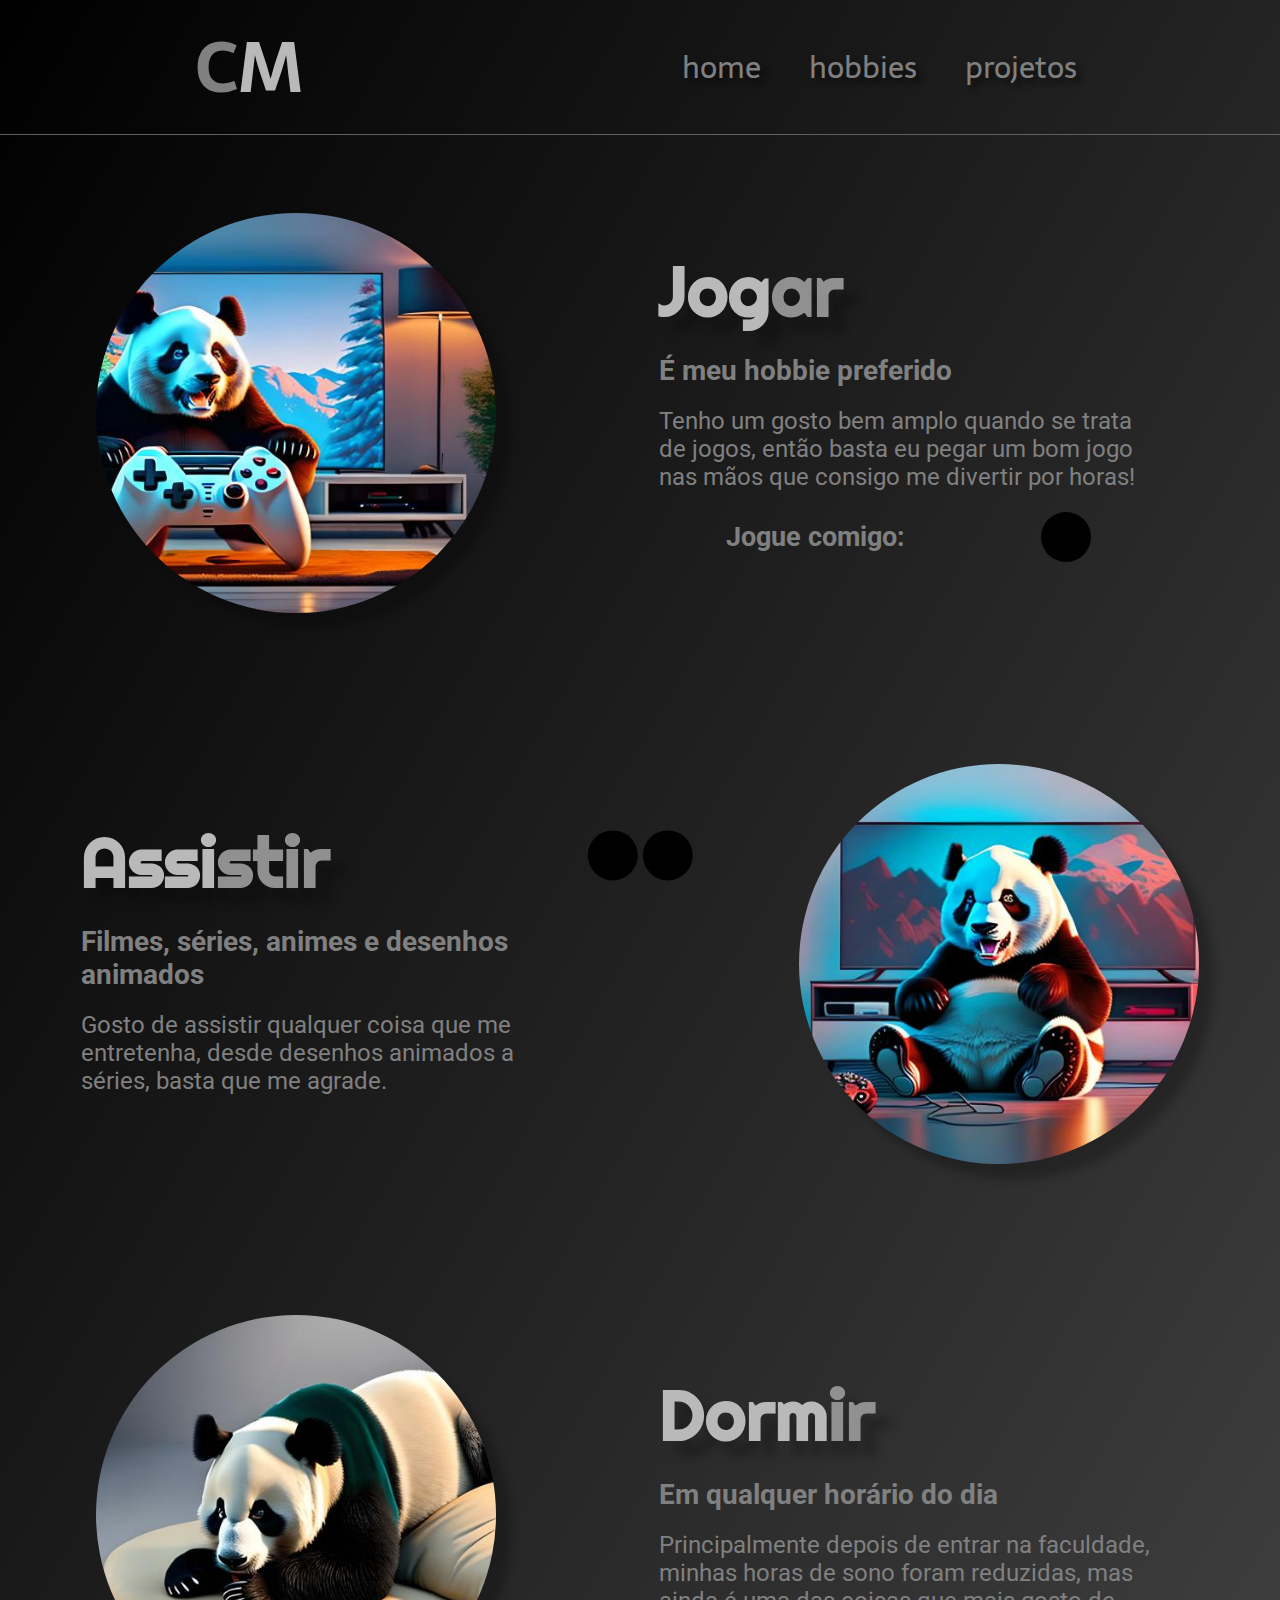
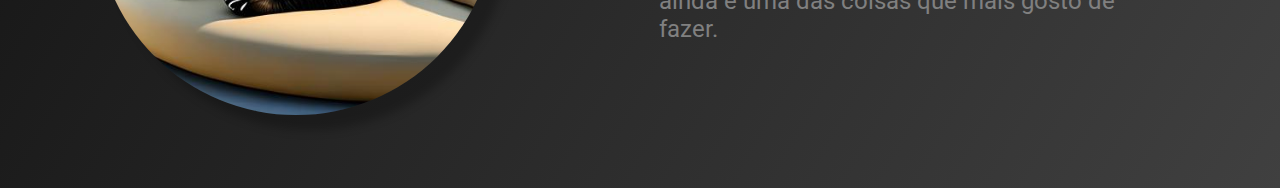
==== hobbies.html @ 19b5c97b "Add files via upload" ====
<!DOCTYPE html>
<html lang="pt-br">
<head>
    <meta charset="UTF-8">
    <meta http-equiv="X-UA-Compatible" content="IE=edge">
    <meta name="viewport" content="width=device-width, initial-scale=1.0">
    <link rel="stylesheet" href="https://cdnjs.cloudflare.com/ajax/libs/font-awesome/6.3.0/css/all.min.css" integrity="sha512-SzlrxWUlpfuzQ+pcUCosxcglQRNAq/DZjVsC0lE40xsADsfeQoEypE+enwcOiGjk/bSuGGKHEyjSoQ1zVisanQ==" crossorigin="anonymous" referrerpolicy="no-referrer" />
    <link rel="stylesheet" href="css/style.css">
    <title>Home</title>
</head>
<body class="body-hobbies">
    <header class="cabecalho">
        <div class="cabecalho-cm">
            <h1 class="cabecalho-cm-c">C</h1>
            <h1 class="cabecalho-cm-m">M</h1>
        </div>
        <nav class="cabecalho-menu">
            <a class="cabecalho-menu-item" href="index.html">home</a>
            <a class="cabecalho-menu-item" href="hobbies.html">hobbies</a>
            <a class="cabecalho-menu-item" href="projetos.html">projetos</a>
        </nav>
    </header>

    <main>
        <section class="primeiro-hobbie">
            <div>
                <img class="imagem-primeiro-hobbie" src="images/8856176a-0415-4bf1-b4e6-04b96c4d0647.jpg" alt="imagem do primeiro hobbie">
            </div>
            <div class="primeiro-hobbie-parte-escrita">
                <div class="primeiro-hobbie-titulo">
                    <h1 class="primeiro-hobbie-titulo-1">Jog</h1>
                    <h1 class="primeiro-hobbie-titulo-2">ar</h1>
                </div>
                <h2 class="primeiro-hobbie-subtitulo">É meu hobbie preferido</h2>
                <p class="primeiro-hobbie-texto">Tenho um gosto bem amplo quando se trata de jogos, então basta eu pegar um bom jogo nas mãos que consigo me divertir por horas!</p>
                <div class="primeiro-hobbie-codigo">
                    <h2>Jogue comigo:</h2>
                    <a href="https://steamcommunity.com/profiles/76561198320042614/"><i class="fa-solid fa-user-plus"></i></a>
                </div>
            </div>
        </section>

        <section class="segundo-hobbie">
            <div class="segundo-hobbie-parte-escrita">
                <div class="segundo-hobbie-titulo">
                    <h1 class="segundo-hobbie-titulo-1">Assi</h1>
                    <h1 class="segundo-hobbie-titulo-2">stir</h1>
                </div>
                <h2 class="segundo-hobbie-subtitulo">Filmes, séries, animes e desenhos animados</h2>
                <p class="segundo-hobbie-texto">Gosto de assistir qualquer coisa que me entretenha, desde desenhos animados a séries, basta que me agrade.</p>
            </div>
            <div>
                <img class="imagem-segundo-hobbie" src="images/b0e283cb-84c9-4906-af17-686fe1617223.jpg" alt="imagem do segundo hobbie">
            </div>
        </section>

        <section class="terceiro-hobbie">
            <div>
                <img class="imagem-terceiro-hobbie" src="images/442fcf87-5e80-45db-bfa8-224e92a66e31.jpg" alt="imagem do terceiro hobbie">
            </div>
            <div class="terceiro-hobbie-parte-escrita">
                <div class="terceiro-hobbie-titulo">
                    <h1 class="terceiro-hobbie-titulo-1">Dorm</h1>
                    <h1 class="terceiro-hobbie-titulo-2">ir</h1>
                </div>
                <h2 class="terceiro-hobbie-subtitulo">Em qualquer horário do dia</h2>
                <p class="terceiro-hobbie-texto">Principalmente depois de entrar na faculdade, minhas horas de sono foram reduzidas, mas ainda é uma das coisas que mais gosto de fazer.</p>
            </div>
        </section>
    </main>

    <footer>
        <div class="rodape">
            <a href="https://www.instagram.com/carlosmichaels_/"><i class="fa-brands fa-instagram"></i></a>
            <a href="https://github.com/Seinenk"><i class="fa-brands fa-github"></i></a>
        </div>
    </footer>
</body>
---- css/style.css ----
@import url('https://fonts.googleapis.com/css2?family=Righteous&family=Roboto&family=Sarala:wght@700&display=swap');

/* parte imutável do código */

* {
    margin: 0;
    padding: 0;
    box-sizing: border-box;
    list-style: none;
    text-decoration: none;
}

:root {
    --text-color: #808080;
    --itens-color: #606060;
    --primary-color: #000000;
    --secondary-color: #202020;
    --tertiary-color: #404040;
}

.body-index {
    font-size: 100%;
    height: 100vh;
    background: linear-gradient(120deg, #000000, #202020, #404040);
}

.cabecalho {
    display: flex;
    flex-direction: row;
    align-items: center;
    justify-content: space-around;
    padding: 10px;
    border-bottom: 0.3px solid #606060;
}

.cabecalho-cm {
    font-family: 'Sarala', sans-serif;
    display: flex;
    flex-direction: row;
    font-size: 35px
}

.cabecalho-cm-c {
    color: #808080;
}

.cabecalho-cm-m {
    color: #b9b9b9;
}

.cabecalho-menu {
    display: flex;
    gap: 32px;
    transition: 0.2s;
}

.cabecalho-menu-item {
    font-family: 'Sarala', sans-serif;
    color: #808080;
    padding: 8px;
    font-weight: 400;
    font-size: 30px;
    transition: 0.2s;
    text-shadow: 5px 5px 6px rgba(0, 0, 0, 0.6);
}

.cabecalho-menu a:hover {
    color: #b9b9b9;
    transform: scale(1.1);

}

.rodape {
    position: fixed;
    top: 95%;
    left: 50%;
    transform: translate(-50%, -50%);
}

.rodape a {
    display: inline-flex;
    width: 50px;
    height: 50px;
    background-color: #000000;
    color: #808080;
    margin: 0.6px;
    border-radius: 50px;
    justify-content: center;
    align-items: center;
    transition: 0.2s;
    font-size: 20px;
}

.rodape a:hover {
    background-color: #808080;
    color: #000000;
}

.rodape a i {
    transition: 00.3s all;
}

.rodape a:hover > i {
    transform: scale(1.6) rotate(360deg);
}

main {
    margin-top: 20px;
}

/* Parte do Home */

.conteudo-principal {
    display: flex;
    flex-direction: row;
    align-items: center;
    justify-content: space-around;

}

.conteudo-principal-escrito {
    width: fit-content;
    max-width: 400px;
    display: flex;
    flex-direction: column;
    gap: 20px;
    margin-left: 40px;
    
}

.conteudo-principal-titulo {
    font-family: 'Righteous', cursive;
    display: flex;
    flex-direction: row;
    font-size: 50px;
    text-shadow: 15px 15px 10px rgb(0, 0, 0, 0.25);
}

.conteudo-principal-car {
    color: #b9b9b9;
}

.conteudo-principal-los {
    color: #808080;
}

.conteudo-principal-mic {
    color: #b9b9b9;
}

.conteudo-principal-hael {
    color: #808080;
}

.conteudo-principal-escrito-subtitulo {
    font-family: 'Roboto', sans-serif;
    color: #808080;
    font-size: 24px;
}

.conteudo-principal-imagem {
    margin-left: 15px;
    margin-top: 20px;
    margin-right: 10%;
    height: 400px;
    width: 400px;
    border: none;
    border-radius: 50%;
    box-shadow: 15px 15px 10px rgb(0, 0, 0, 0.25);
}

.conteudo-secundario {
    display: flex;
    flex-direction: column;
    align-items: center;
    justify-content: space-around;
    margin-top: 58px;
}

.conteudo-secundario-titulo {
    border-top: 0.3px solid #606060;
    padding-top: 48px;
    font-family: 'Sarala', sans-serif;
    color: #b9b9b9;
    font-size: 30px;
}

.conteudo-secundario-icones {
    display: flex;
    flex-direction: row;
    align-items: center;
    justify-content: space-around;
    gap: 20px;
}

.conteudo-secundario-icones i {
    display: inline-flex;
    width: 50px;
    height: 50px;
    background-color: none;
    color: #808080;
    margin: 0.6px;
    border: none;
    justify-content: center;
    align-items: center;
    transition: 0.2s;
    font-size: 50px;
    padding-top: 50px;
}

.conteudo-secundario-icones i:hover {
    transform: scale(1.6);
}

.html i:hover{
    color: #e34c26;
}

.css3 i:hover{
    color: #264de4;
}

.python i:hover{
    color: #fcd15b;
}

.java i:hover{
    color: #eb2e2e;
}

.steam i:hover{
    color: #0c558a;
}

/* Parte do Projetos */

.body-projetos {
    font-size: 100%;
    height: 100%;
    background: linear-gradient(120deg, #000000, #202020, #404040);
}

.primeiro-projeto {
    display: flex;
    flex-direction: row;
    align-items: center;
    justify-content: space-around;
}

.primeiro-projeto-parte-escrita {
    width: fit-content;
    max-width: 500px;
    display: flex;
    flex-direction: column;
    gap: 20px;
    margin-right: 40px;
}

.primeiro-projeto-titulo {
    font-family: 'Righteous', cursive;
    display: flex;
    flex-direction: row;
    font-size: 35px;
    gap: 15px;
    text-shadow: 15px 15px 10px rgb(0, 0, 0, 0.25);
}

.primeiro-projeto-titulo-1 {
    color: #b9b9b9;
}

.primeiro-projeto-titulo-2 {
    color: #909090;
}

.primeiro-projeto-subtitulo {
    font-family: 'Roboto', sans-serif;
    color: #808080;
    font-size: 28px;
}

.primeiro-projeto-texto {
    font-family: 'Roboto', sans-serif;
    color: #808080;
    font-size: 24px;
}

.primeiro-projeto-codigo {
    display: flex;
    flex-direction: row;
    align-items: center;
    justify-content: space-around;
    font-family: 'Roboto', sans-serif;
    color: #808080;
    font-size: 18px;
    text-decoration: none;
}

.primeiro-projeto-codigo a {
    display: inline-flex;
    width: 50px;
    height: 50px;
    background-color: #000000;
    color: #808080;
    margin: 0.6px;
    border-radius: 50px;
    justify-content: center;
    align-items: center;
    transition: 0.2s;
    font-size: 20px;
}

.primeiro-projeto-codigo a:hover {
    background-color: #808080;
    color: #000000;
}

.primeiro-projeto-codigo a i {
    transition: 00.3s all;
}

.primeiro-projeto-codigo a:hover > i {
    transform: scale(1.6) rotate(360deg);
}

.imagem-primeiro-projeto {
    margin-left: 15px;
    margin-top: 20px;
    height: fit-content;
    max-height: 500px;
    width: fit-content;
    max-width: 550px;
    border: none;
    border-radius: 3%;
    box-shadow: 15px 15px 10px rgb(0, 0, 0, 0.25);
}

.segundo-projeto {
    margin-top: 58px;
    padding-bottom: 69px;
    display: flex;
    flex-direction: row;
    align-items: center;
    justify-content: space-around;
}

.segundo-projeto-parte-escrita {
    width: fit-content;
    max-width: 500px;
    display: flex;
    flex-direction: column;
    gap: 20px;
    margin-right: 40px;
}

.segundo-projeto-titulo {
    font-family: 'Righteous', cursive;
    display: flex;
    flex-direction: row;
    font-size: 35px;
    text-shadow: 15px 15px 10px rgb(0, 0, 0, 0.25);
}

.segundo-projeto-titulo-1 {
    color: #b9b9b9;
}

.segundo-projeto-titulo-2 {
    color: #909090;
}

.segundo-projeto-subtitulo {
    font-family: 'Roboto', sans-serif;
    color: #808080;
    font-size: 28px;
}

.segundo-projeto-texto {
    font-family: 'Roboto', sans-serif;
    color: #808080;
    font-size: 24px;
}

.segundo-projeto-codigo {
    display: flex;
    flex-direction: row;
    align-items: center;
    justify-content: space-around;
    font-family: 'Roboto', sans-serif;
    color: #808080;
    font-size: 18px;
    text-decoration: none;
}

.segundo-projeto-codigo a {
    display: inline-flex;
    width: 50px;
    height: 50px;
    background-color: #000000;
    color: #808080;
    margin: 0.6px;
    border-radius: 50px;
    justify-content: center;
    align-items: center;
    transition: 0.2s;
    font-size: 20px;
}

.segundo-projeto-codigo a:hover {
    background-color: #808080;
    color: #000000;
}

.segundo-projeto-codigo a i {
    transition: 00.3s all;
}

.segundo-projeto-codigo a:hover > i {
    transform: scale(1.6) rotate(360deg);
}

.imagem-segundo-projeto {
    margin-left: 15px;
    margin-top: 20px;
    height: fit-content;
    max-height: 500px;
    width: fit-content;
    max-width: 550px;
    border: none;
    border-radius: 3%;
    box-shadow: 15px 15px 10px rgb(0, 0, 0, 0.25);
}

/* Parte do Hobbies */

.body-hobbies {
    font-size: 100%;
    height: 100%;
    background: linear-gradient(120deg, #000000, #202020, #404040);
}

.primeiro-hobbie {
    margin-top: 58px;
    padding-bottom: 69px;
    display: flex;
    flex-direction: row;
    align-items: center;
    justify-content: space-around;
}

.primeiro-hobbie-parte-escrita {
    width: fit-content;
    max-width: 500px;
    display: flex;
    flex-direction: column;
    gap: 20px;
    margin-right: 40px;
}

.primeiro-hobbie-titulo {
    font-family: 'Righteous', cursive;
    display: flex;
    flex-direction: row;
    font-size: 35px;
    text-shadow: 15px 15px 10px rgb(0, 0, 0, 0.25);
}

.primeiro-hobbie-titulo-1 {
    color: #b9b9b9;
}

.primeiro-hobbie-titulo-2 {
    color: #909090;
}

.primeiro-hobbie-subtitulo {
    font-family: 'Roboto', sans-serif;
    color: #808080;
    font-size: 28px;
}

.primeiro-hobbie-texto {
    font-family: 'Roboto', sans-serif;
    color: #808080;
    font-size: 24px;
}

.primeiro-hobbie-codigo {
    display: flex;
    flex-direction: row;
    align-items: center;
    justify-content: space-around;
    font-family: 'Roboto', sans-serif;
    color: #808080;
    font-size: 18px;
    text-decoration: none;
}

.primeiro-hobbie-codigo a {
    display: inline-flex;
    width: 50px;
    height: 50px;
    background-color: #000000;
    color: #808080;
    margin: 0.6px;
    border-radius: 50px;
    justify-content: center;
    align-items: center;
    transition: 0.2s;
    font-size: 20px;
}

.primeiro-hobbie-codigo a:hover {
    background-color: #808080;
    color: #000000;
}

.primeiro-hobbie-codigo a i {
    transition: 00.3s all;
}

.primeiro-hobbie-codigo a:hover > i {
    transform: scale(1.6) rotate(360deg);
}

.imagem-primeiro-hobbie {
    margin-left: 15px;
    margin-top: 20px;
    height: fit-content;
    max-height: 400px;
    width: fit-content;
    max-width: 400px;
    border: none;
    border-radius: 50%;
    box-shadow: 15px 15px 10px rgb(0, 0, 0, 0.25);
}

.segundo-hobbie {
    margin-top: 58px;
    padding-bottom: 69px;
    display: flex;
    flex-direction: row;
    align-items: center;
    justify-content: space-around;
}

.segundo-hobbie-parte-escrita {
    width: fit-content;
    max-width: 500px;
    display: flex;
    flex-direction: column;
    gap: 20px;
    margin-right: 40px;
}

.segundo-hobbie-titulo {
    font-family: 'Righteous', cursive;
    display: flex;
    flex-direction: row;
    font-size: 35px;
    text-shadow: 15px 15px 10px rgb(0, 0, 0, 0.25);
}

.segundo-hobbie-titulo-1 {
    color: #b9b9b9;
}

.segundo-hobbie-titulo-2 {
    color: #909090;
}

.segundo-hobbie-subtitulo {
    font-family: 'Roboto', sans-serif;
    color: #808080;
    font-size: 28px;
}

.segundo-hobbie-texto {
    font-family: 'Roboto', sans-serif;
    color: #808080;
    font-size: 24px;
}

.imagem-segundo-hobbie {
    margin-left: 15px;
    margin-top: 20px;
    height: fit-content;
    max-height: 400px;
    width: fit-content;
    max-width: 400px;
    border: none;
    border-radius: 50%;
    box-shadow: 15px 15px 10px rgb(0, 0, 0, 0.25);
}

.terceiro-hobbie {
    margin-top: 58px;
    padding-bottom: 69px;
    display: flex;
    flex-direction: row;
    align-items: center;
    justify-content: space-around;
}

.terceiro-hobbie-parte-escrita {
    width: fit-content;
    max-width: 500px;
    display: flex;
    flex-direction: column;
    gap: 20px;
    margin-right: 40px;
}

.terceiro-hobbie-titulo {
    font-family: 'Righteous', cursive;
    display: flex;
    flex-direction: row;
    font-size: 35px;
    text-shadow: 15px 15px 10px rgb(0, 0, 0, 0.25);
}

.terceiro-hobbie-titulo-1 {
    color: #b9b9b9;
}

.terceiro-hobbie-titulo-2 {
    color: #909090;
}

.terceiro-hobbie-subtitulo {
    font-family: 'Roboto', sans-serif;
    color: #808080;
    font-size: 28px;
}

.terceiro-hobbie-texto {
    font-family: 'Roboto', sans-serif;
    color: #808080;
    font-size: 24px;
}

.imagem-terceiro-hobbie {
    margin-left: 15px;
    margin-top: 20px;
    height: fit-content;
    max-height: 400px;
    width: fit-content;
    max-width: 400px;
    border: none;
    border-radius: 50%;
    box-shadow: 15px 15px 10px rgb(0, 0, 0, 0.25);
}
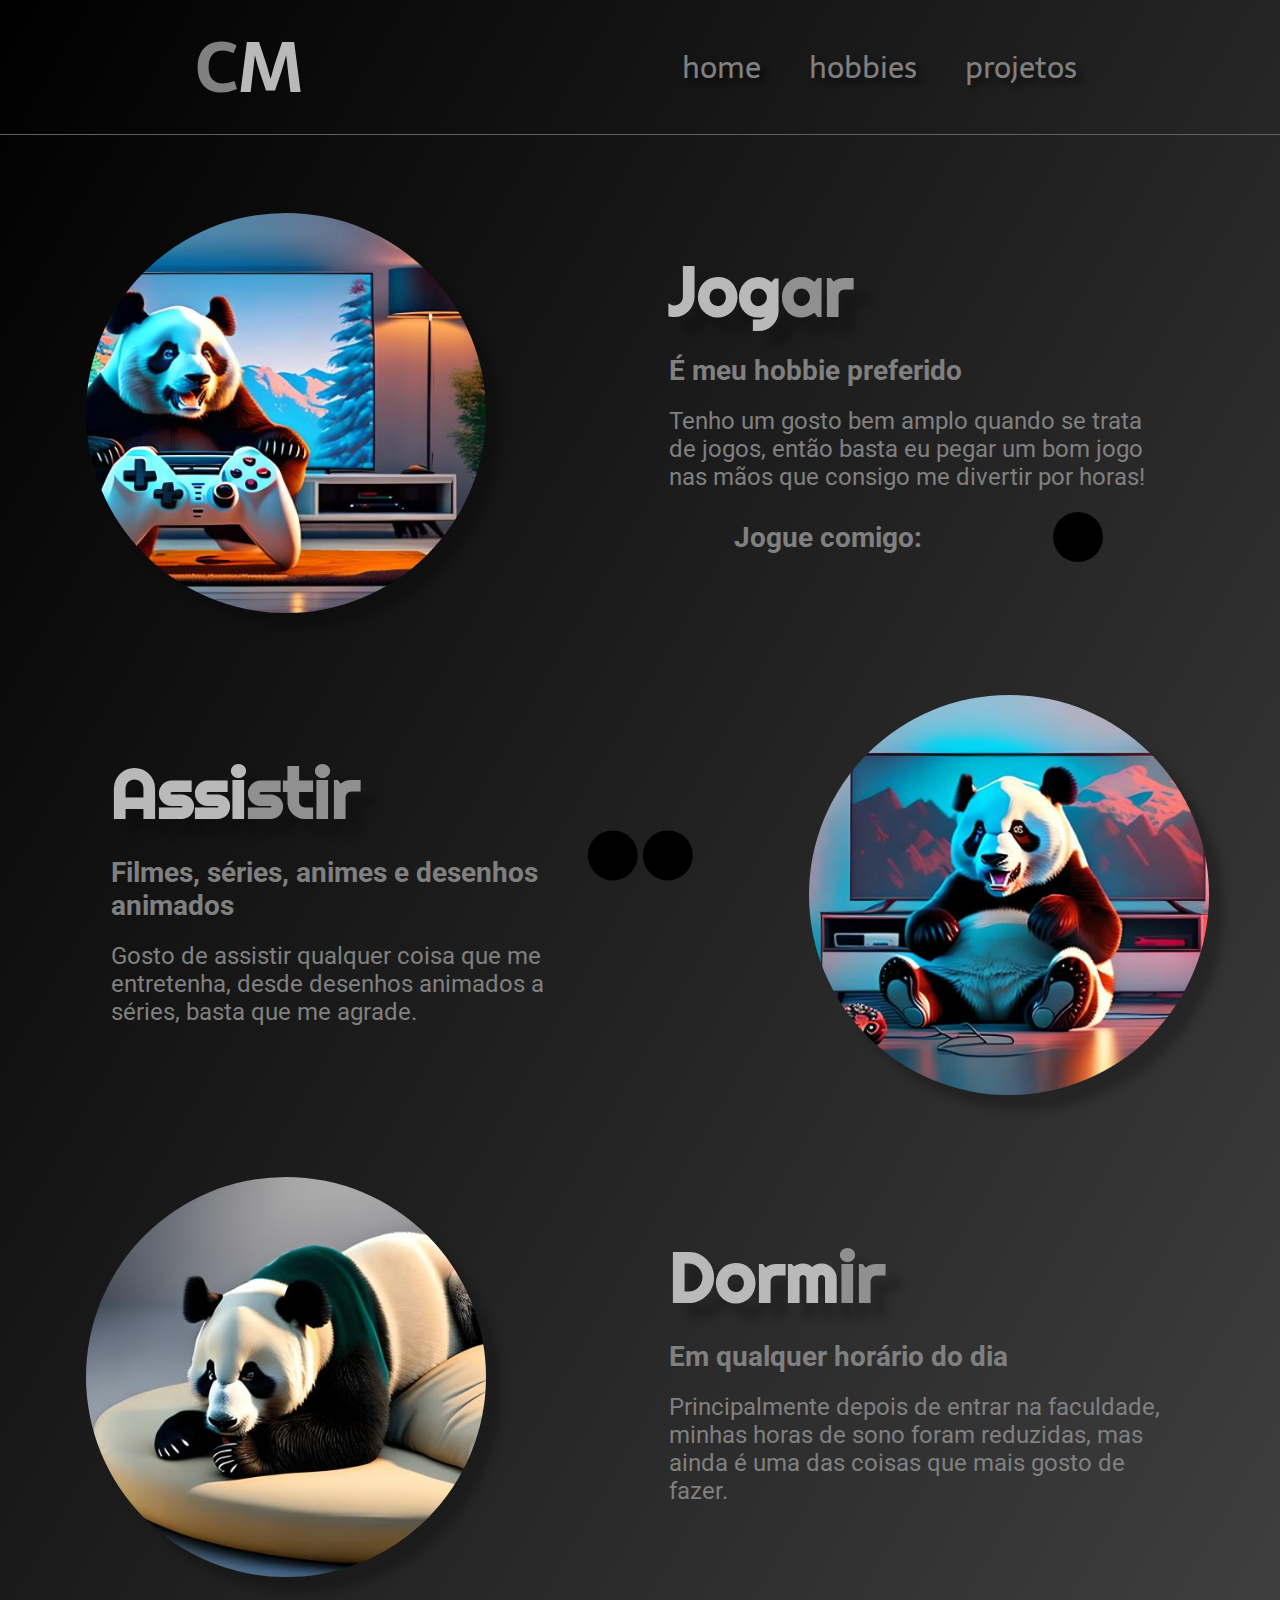
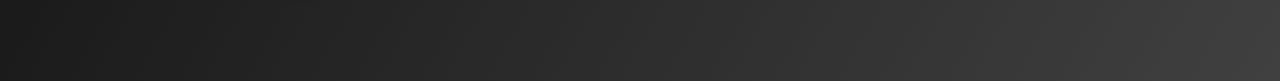
==== commit 43feef46: "Redução de código" ====
--- a/hobbies.html
+++ b/hobbies.html
@@ -22,49 +22,49 @@
     </header>
 
     <main>
-        <section class="primeiro-hobbie">
+        <section class="section-normal">
             <div>
-                <img class="imagem-primeiro-hobbie" src="images/8856176a-0415-4bf1-b4e6-04b96c4d0647.jpg" alt="imagem do primeiro hobbie">
+                <img class="imagem" src="images/8856176a-0415-4bf1-b4e6-04b96c4d0647.jpg" alt="imagem do primeiro hobbie">
             </div>
-            <div class="primeiro-hobbie-parte-escrita">
-                <div class="primeiro-hobbie-titulo">
-                    <h1 class="primeiro-hobbie-titulo-1">Jog</h1>
-                    <h1 class="primeiro-hobbie-titulo-2">ar</h1>
+            <div class="parte-escrita">
+                <div class="titulo">
+                    <h1 class="titulo-1">Jog</h1>
+                    <h1 class="titulo-2">ar</h1>
                 </div>
-                <h2 class="primeiro-hobbie-subtitulo">É meu hobbie preferido</h2>
-                <p class="primeiro-hobbie-texto">Tenho um gosto bem amplo quando se trata de jogos, então basta eu pegar um bom jogo nas mãos que consigo me divertir por horas!</p>
-                <div class="primeiro-hobbie-codigo">
+                <h2 class="subtitulo">É meu hobbie preferido</h2>
+                <p class="texto">Tenho um gosto bem amplo quando se trata de jogos, então basta eu pegar um bom jogo nas mãos que consigo me divertir por horas!</p>
+                <div class="codigo">
                     <h2>Jogue comigo:</h2>
                     <a href="https://steamcommunity.com/profiles/76561198320042614/"><i class="fa-solid fa-user-plus"></i></a>
                 </div>
             </div>
         </section>
 
-        <section class="segundo-hobbie">
-            <div class="segundo-hobbie-parte-escrita">
-                <div class="segundo-hobbie-titulo">
-                    <h1 class="segundo-hobbie-titulo-1">Assi</h1>
-                    <h1 class="segundo-hobbie-titulo-2">stir</h1>
+        <section class="section-normal">
+            <div class="parte-escrita">
+                <div class="titulo">
+                    <h1 class="titulo-1">Assi</h1>
+                    <h1 class="titulo-2">stir</h1>
                 </div>
-                <h2 class="segundo-hobbie-subtitulo">Filmes, séries, animes e desenhos animados</h2>
-                <p class="segundo-hobbie-texto">Gosto de assistir qualquer coisa que me entretenha, desde desenhos animados a séries, basta que me agrade.</p>
+                <h2 class="subtitulo">Filmes, séries, animes e desenhos animados</h2>
+                <p class="texto">Gosto de assistir qualquer coisa que me entretenha, desde desenhos animados a séries, basta que me agrade.</p>
             </div>
             <div>
-                <img class="imagem-segundo-hobbie" src="images/b0e283cb-84c9-4906-af17-686fe1617223.jpg" alt="imagem do segundo hobbie">
+                <img class="imagem" src="images/b0e283cb-84c9-4906-af17-686fe1617223.jpg" alt="imagem do segundo hobbie">
             </div>
         </section>
 
-        <section class="terceiro-hobbie">
+        <section class="section-normal">
             <div>
-                <img class="imagem-terceiro-hobbie" src="images/442fcf87-5e80-45db-bfa8-224e92a66e31.jpg" alt="imagem do terceiro hobbie">
+                <img class="imagem" src="images/442fcf87-5e80-45db-bfa8-224e92a66e31.jpg" alt="imagem do terceiro hobbie">
             </div>
-            <div class="terceiro-hobbie-parte-escrita">
-                <div class="terceiro-hobbie-titulo">
-                    <h1 class="terceiro-hobbie-titulo-1">Dorm</h1>
-                    <h1 class="terceiro-hobbie-titulo-2">ir</h1>
+            <div class="parte-escrita">
+                <div class="titulo">
+                    <h1 class="titulo-1">Dorm</h1>
+                    <h1 class="titulo-2">ir</h1>
                 </div>
-                <h2 class="terceiro-hobbie-subtitulo">Em qualquer horário do dia</h2>
-                <p class="terceiro-hobbie-texto">Principalmente depois de entrar na faculdade, minhas horas de sono foram reduzidas, mas ainda é uma das coisas que mais gosto de fazer.</p>
+                <h2 class="subtitulo">Em qualquer horário do dia</h2>
+                <p class="texto">Principalmente depois de entrar na faculdade, minhas horas de sono foram reduzidas, mas ainda é uma das coisas que mais gosto de fazer.</p>
             </div>
         </section>
     </main>
--- a/css/style.css
+++ b/css/style.css
@@ -18,11 +18,7 @@
     --tertiary-color: #404040;
 }
 
-.body-index {
-    font-size: 100%;
-    height: 100vh;
-    background: linear-gradient(120deg, #000000, #202020, #404040);
-}
+/* Cabeçalho */
 
 .cabecalho {
     display: flex;
@@ -48,6 +44,8 @@
     color: #b9b9b9;
 }
 
+/* navegação do cabeçaçho */
+
 .cabecalho-menu {
     display: flex;
     gap: 32px;
@@ -70,65 +68,63 @@
 
 }
 
-.rodape {
-    position: fixed;
-    top: 95%;
-    left: 50%;
-    transform: translate(-50%, -50%);
-}
-
-.rodape a {
-    display: inline-flex;
-    width: 50px;
-    height: 50px;
-    background-color: #000000;
-    color: #808080;
-    margin: 0.6px;
-    border-radius: 50px;
-    justify-content: center;
-    align-items: center;
-    transition: 0.2s;
-    font-size: 20px;
-}
-
-.rodape a:hover {
-    background-color: #808080;
-    color: #000000;
-}
-
-.rodape a i {
-    transition: 00.3s all;
-}
-
-.rodape a:hover > i {
-    transform: scale(1.6) rotate(360deg);
-}
+/* corpo das páginas */
 
 main {
     margin-top: 20px;
 }
 
-/* Parte do Home */
-
-.conteudo-principal {
+.body-index {
+    font-size: 100%;
+    background: linear-gradient(120deg, #000000, #202020, #404040);
+    padding-bottom: 125px;
+}
+
+.body-projetos {
+    font-size: 100%;
+    height: 100%;
+    background: linear-gradient(120deg, #000000, #202020, #404040);
+    padding-bottom: 100px;
+}
+
+.body-hobbies {
+    font-size: 100%;
+    height: 100%;
+    background: linear-gradient(120deg, #000000, #202020, #404040);
+    padding-bottom: 100px;
+}
+
+.section-normal {
     display: flex;
     flex-direction: row;
     align-items: center;
     justify-content: space-around;
-
-}
-
-.conteudo-principal-escrito {
+    margin-top: 58px;
+}
+
+.section-especial {
+    display: flex;
+    flex-direction: column;
+    align-items: center;
+    justify-content: center;
+    gap: 20px;
+    margin-left: 40px;
+    margin-right: 40px;
+}
+
+/* parte escrita do conteudo */
+
+.parte-escrita {
     width: fit-content;
-    max-width: 400px;
+    max-width: 500px;
     display: flex;
     flex-direction: column;
     gap: 20px;
     margin-left: 40px;
-    
-}
-
-.conteudo-principal-titulo {
+    margin-right: 40px;
+}
+
+.meu-nome {
     font-family: 'Righteous', cursive;
     display: flex;
     flex-direction: row;
@@ -136,45 +132,29 @@
     text-shadow: 15px 15px 10px rgb(0, 0, 0, 0.25);
 }
 
-.conteudo-principal-car {
+.titulo {
+    font-family: 'Righteous', cursive;
+    display: flex;
+    flex-direction: row;
+    font-size: 35px;
+    text-shadow: 15px 15px 10px rgb(0, 0, 0, 0.25);
+}
+
+.titulo-separado {
+    font-family: 'Righteous', cursive;
+    display: flex;
+    flex-direction: row;
+    font-size: 35px;
+    gap: 15px;
+    text-shadow: 15px 15px 10px rgb(0, 0, 0, 0.25);
+}
+
+.titulo-1 {
     color: #b9b9b9;
 }
 
-.conteudo-principal-los {
-    color: #808080;
-}
-
-.conteudo-principal-mic {
-    color: #b9b9b9;
-}
-
-.conteudo-principal-hael {
-    color: #808080;
-}
-
-.conteudo-principal-escrito-subtitulo {
-    font-family: 'Roboto', sans-serif;
-    color: #808080;
-    font-size: 24px;
-}
-
-.conteudo-principal-imagem {
-    margin-left: 15px;
-    margin-top: 20px;
-    margin-right: 10%;
-    height: 400px;
-    width: 400px;
-    border: none;
-    border-radius: 50%;
-    box-shadow: 15px 15px 10px rgb(0, 0, 0, 0.25);
-}
-
-.conteudo-secundario {
-    display: flex;
-    flex-direction: column;
-    align-items: center;
-    justify-content: space-around;
-    margin-top: 58px;
+.titulo-2 {
+    color: #909090;
 }
 
 .conteudo-secundario-titulo {
@@ -185,145 +165,33 @@
     font-size: 30px;
 }
 
-.conteudo-secundario-icones {
-    display: flex;
-    flex-direction: row;
-    align-items: center;
-    justify-content: space-around;
-    gap: 20px;
-}
-
-.conteudo-secundario-icones i {
-    display: inline-flex;
-    width: 50px;
-    height: 50px;
-    background-color: none;
-    color: #808080;
-    margin: 0.6px;
+h2 {
+    font-family: 'Roboto', sans-serif;
+    color: #808080;
+    font-size: 28px;
+}
+
+p {
+    font-family: 'Roboto', sans-serif;
+    color: #808080;
+    font-size: 24px;
+}
+
+/* parte da imagem do conteudo */
+
+.imagem {
+    margin-left: 15px;
+    margin-top: 20px;
+    height: fit-content;
+    max-height: 400px;
+    width: fit-content;
+    max-width: 400px;
     border: none;
-    justify-content: center;
-    align-items: center;
-    transition: 0.2s;
-    font-size: 50px;
-    padding-top: 50px;
-}
-
-.conteudo-secundario-icones i:hover {
-    transform: scale(1.6);
-}
-
-.html i:hover{
-    color: #e34c26;
-}
-
-.css3 i:hover{
-    color: #264de4;
-}
-
-.python i:hover{
-    color: #fcd15b;
-}
-
-.java i:hover{
-    color: #eb2e2e;
-}
-
-.steam i:hover{
-    color: #0c558a;
-}
-
-/* Parte do Projetos */
-
-.body-projetos {
-    font-size: 100%;
-    height: 100%;
-    background: linear-gradient(120deg, #000000, #202020, #404040);
-}
-
-.primeiro-projeto {
-    display: flex;
-    flex-direction: row;
-    align-items: center;
-    justify-content: space-around;
-}
-
-.primeiro-projeto-parte-escrita {
-    width: fit-content;
-    max-width: 500px;
-    display: flex;
-    flex-direction: column;
-    gap: 20px;
-    margin-right: 40px;
-}
-
-.primeiro-projeto-titulo {
-    font-family: 'Righteous', cursive;
-    display: flex;
-    flex-direction: row;
-    font-size: 35px;
-    gap: 15px;
-    text-shadow: 15px 15px 10px rgb(0, 0, 0, 0.25);
-}
-
-.primeiro-projeto-titulo-1 {
-    color: #b9b9b9;
-}
-
-.primeiro-projeto-titulo-2 {
-    color: #909090;
-}
-
-.primeiro-projeto-subtitulo {
-    font-family: 'Roboto', sans-serif;
-    color: #808080;
-    font-size: 28px;
-}
-
-.primeiro-projeto-texto {
-    font-family: 'Roboto', sans-serif;
-    color: #808080;
-    font-size: 24px;
-}
-
-.primeiro-projeto-codigo {
-    display: flex;
-    flex-direction: row;
-    align-items: center;
-    justify-content: space-around;
-    font-family: 'Roboto', sans-serif;
-    color: #808080;
-    font-size: 18px;
-    text-decoration: none;
-}
-
-.primeiro-projeto-codigo a {
-    display: inline-flex;
-    width: 50px;
-    height: 50px;
-    background-color: #000000;
-    color: #808080;
-    margin: 0.6px;
-    border-radius: 50px;
-    justify-content: center;
-    align-items: center;
-    transition: 0.2s;
-    font-size: 20px;
-}
-
-.primeiro-projeto-codigo a:hover {
-    background-color: #808080;
-    color: #000000;
-}
-
-.primeiro-projeto-codigo a i {
-    transition: 00.3s all;
-}
-
-.primeiro-projeto-codigo a:hover > i {
-    transform: scale(1.6) rotate(360deg);
-}
-
-.imagem-primeiro-projeto {
+    border-radius: 50%;
+    box-shadow: 15px 15px 10px rgb(0, 0, 0, 0.25);
+}
+
+.imagem-projetos {
     margin-left: 15px;
     margin-top: 20px;
     height: fit-content;
@@ -335,53 +203,56 @@
     box-shadow: 15px 15px 10px rgb(0, 0, 0, 0.25);
 }
 
-.segundo-projeto {
-    margin-top: 58px;
-    padding-bottom: 69px;
+/* parte dos icones do conteudo */
+
+.conteudo-secundario-icones {
     display: flex;
     flex-direction: row;
     align-items: center;
     justify-content: space-around;
-}
-
-.segundo-projeto-parte-escrita {
-    width: fit-content;
-    max-width: 500px;
-    display: flex;
-    flex-direction: column;
     gap: 20px;
-    margin-right: 40px;
-}
-
-.segundo-projeto-titulo {
-    font-family: 'Righteous', cursive;
-    display: flex;
-    flex-direction: row;
-    font-size: 35px;
-    text-shadow: 15px 15px 10px rgb(0, 0, 0, 0.25);
-}
-
-.segundo-projeto-titulo-1 {
-    color: #b9b9b9;
-}
-
-.segundo-projeto-titulo-2 {
-    color: #909090;
-}
-
-.segundo-projeto-subtitulo {
-    font-family: 'Roboto', sans-serif;
-    color: #808080;
-    font-size: 28px;
-}
-
-.segundo-projeto-texto {
-    font-family: 'Roboto', sans-serif;
-    color: #808080;
-    font-size: 24px;
-}
-
-.segundo-projeto-codigo {
+}
+
+.conteudo-secundario-icones i {
+    display: inline-flex;
+    width: 50px;
+    height: 50px;
+    background-color: none;
+    color: #808080;
+    margin: 0.6px;
+    border: none;
+    justify-content: center;
+    align-items: center;
+    transition: 0.2s;
+    font-size: 50px;
+    padding-top: 50px;
+}
+
+.conteudo-secundario-icones i:hover {
+    transform: scale(1.6);
+}
+
+.html i:hover{
+    color: #e34c26;
+}
+
+.css3 i:hover{
+    color: #264de4;
+}
+
+.python i:hover{
+    color: #fcd15b;
+}
+
+.java i:hover{
+    color: #eb2e2e;
+}
+
+.steam i:hover{
+    color: #0c558a;
+}
+
+.codigo {
     display: flex;
     flex-direction: row;
     align-items: center;
@@ -392,7 +263,7 @@
     text-decoration: none;
 }
 
-.segundo-projeto-codigo a {
+.codigo a {
     display: inline-flex;
     width: 50px;
     height: 50px;
@@ -406,97 +277,29 @@
     font-size: 20px;
 }
 
-.segundo-projeto-codigo a:hover {
+.codigo a:hover {
     background-color: #808080;
     color: #000000;
 }
 
-.segundo-projeto-codigo a i {
+.codigo a i {
     transition: 00.3s all;
 }
 
-.segundo-projeto-codigo a:hover > i {
+.codigo a:hover > i {
     transform: scale(1.6) rotate(360deg);
 }
 
-.imagem-segundo-projeto {
-    margin-left: 15px;
-    margin-top: 20px;
-    height: fit-content;
-    max-height: 500px;
-    width: fit-content;
-    max-width: 550px;
-    border: none;
-    border-radius: 3%;
-    box-shadow: 15px 15px 10px rgb(0, 0, 0, 0.25);
-}
-
-/* Parte do Hobbies */
-
-.body-hobbies {
-    font-size: 100%;
-    height: 100%;
-    background: linear-gradient(120deg, #000000, #202020, #404040);
-}
-
-.primeiro-hobbie {
-    margin-top: 58px;
-    padding-bottom: 69px;
-    display: flex;
-    flex-direction: row;
-    align-items: center;
-    justify-content: space-around;
-}
-
-.primeiro-hobbie-parte-escrita {
-    width: fit-content;
-    max-width: 500px;
-    display: flex;
-    flex-direction: column;
-    gap: 20px;
-    margin-right: 40px;
-}
-
-.primeiro-hobbie-titulo {
-    font-family: 'Righteous', cursive;
-    display: flex;
-    flex-direction: row;
-    font-size: 35px;
-    text-shadow: 15px 15px 10px rgb(0, 0, 0, 0.25);
-}
-
-.primeiro-hobbie-titulo-1 {
-    color: #b9b9b9;
-}
-
-.primeiro-hobbie-titulo-2 {
-    color: #909090;
-}
-
-.primeiro-hobbie-subtitulo {
-    font-family: 'Roboto', sans-serif;
-    color: #808080;
-    font-size: 28px;
-}
-
-.primeiro-hobbie-texto {
-    font-family: 'Roboto', sans-serif;
-    color: #808080;
-    font-size: 24px;
-}
-
-.primeiro-hobbie-codigo {
-    display: flex;
-    flex-direction: row;
-    align-items: center;
-    justify-content: space-around;
-    font-family: 'Roboto', sans-serif;
-    color: #808080;
-    font-size: 18px;
-    text-decoration: none;
-}
-
-.primeiro-hobbie-codigo a {
+/* parte do rodape */
+
+.rodape {
+    position: fixed;
+    top: 95%;
+    left: 50%;
+    transform: translate(-50%, -50%);
+}
+
+.rodape a {
     display: inline-flex;
     width: 50px;
     height: 50px;
@@ -510,143 +313,15 @@
     font-size: 20px;
 }
 
-.primeiro-hobbie-codigo a:hover {
+.rodape a:hover {
     background-color: #808080;
     color: #000000;
 }
 
-.primeiro-hobbie-codigo a i {
+.rodape a i {
     transition: 00.3s all;
 }
 
-.primeiro-hobbie-codigo a:hover > i {
+.rodape a:hover > i {
     transform: scale(1.6) rotate(360deg);
-}
-
-.imagem-primeiro-hobbie {
-    margin-left: 15px;
-    margin-top: 20px;
-    height: fit-content;
-    max-height: 400px;
-    width: fit-content;
-    max-width: 400px;
-    border: none;
-    border-radius: 50%;
-    box-shadow: 15px 15px 10px rgb(0, 0, 0, 0.25);
-}
-
-.segundo-hobbie {
-    margin-top: 58px;
-    padding-bottom: 69px;
-    display: flex;
-    flex-direction: row;
-    align-items: center;
-    justify-content: space-around;
-}
-
-.segundo-hobbie-parte-escrita {
-    width: fit-content;
-    max-width: 500px;
-    display: flex;
-    flex-direction: column;
-    gap: 20px;
-    margin-right: 40px;
-}
-
-.segundo-hobbie-titulo {
-    font-family: 'Righteous', cursive;
-    display: flex;
-    flex-direction: row;
-    font-size: 35px;
-    text-shadow: 15px 15px 10px rgb(0, 0, 0, 0.25);
-}
-
-.segundo-hobbie-titulo-1 {
-    color: #b9b9b9;
-}
-
-.segundo-hobbie-titulo-2 {
-    color: #909090;
-}
-
-.segundo-hobbie-subtitulo {
-    font-family: 'Roboto', sans-serif;
-    color: #808080;
-    font-size: 28px;
-}
-
-.segundo-hobbie-texto {
-    font-family: 'Roboto', sans-serif;
-    color: #808080;
-    font-size: 24px;
-}
-
-.imagem-segundo-hobbie {
-    margin-left: 15px;
-    margin-top: 20px;
-    height: fit-content;
-    max-height: 400px;
-    width: fit-content;
-    max-width: 400px;
-    border: none;
-    border-radius: 50%;
-    box-shadow: 15px 15px 10px rgb(0, 0, 0, 0.25);
-}
-
-.terceiro-hobbie {
-    margin-top: 58px;
-    padding-bottom: 69px;
-    display: flex;
-    flex-direction: row;
-    align-items: center;
-    justify-content: space-around;
-}
-
-.terceiro-hobbie-parte-escrita {
-    width: fit-content;
-    max-width: 500px;
-    display: flex;
-    flex-direction: column;
-    gap: 20px;
-    margin-right: 40px;
-}
-
-.terceiro-hobbie-titulo {
-    font-family: 'Righteous', cursive;
-    display: flex;
-    flex-direction: row;
-    font-size: 35px;
-    text-shadow: 15px 15px 10px rgb(0, 0, 0, 0.25);
-}
-
-.terceiro-hobbie-titulo-1 {
-    color: #b9b9b9;
-}
-
-.terceiro-hobbie-titulo-2 {
-    color: #909090;
-}
-
-.terceiro-hobbie-subtitulo {
-    font-family: 'Roboto', sans-serif;
-    color: #808080;
-    font-size: 28px;
-}
-
-.terceiro-hobbie-texto {
-    font-family: 'Roboto', sans-serif;
-    color: #808080;
-    font-size: 24px;
-}
-
-.imagem-terceiro-hobbie {
-    margin-left: 15px;
-    margin-top: 20px;
-    height: fit-content;
-    max-height: 400px;
-    width: fit-content;
-    max-width: 400px;
-    border: none;
-    border-radius: 50%;
-    box-shadow: 15px 15px 10px rgb(0, 0, 0, 0.25);
 }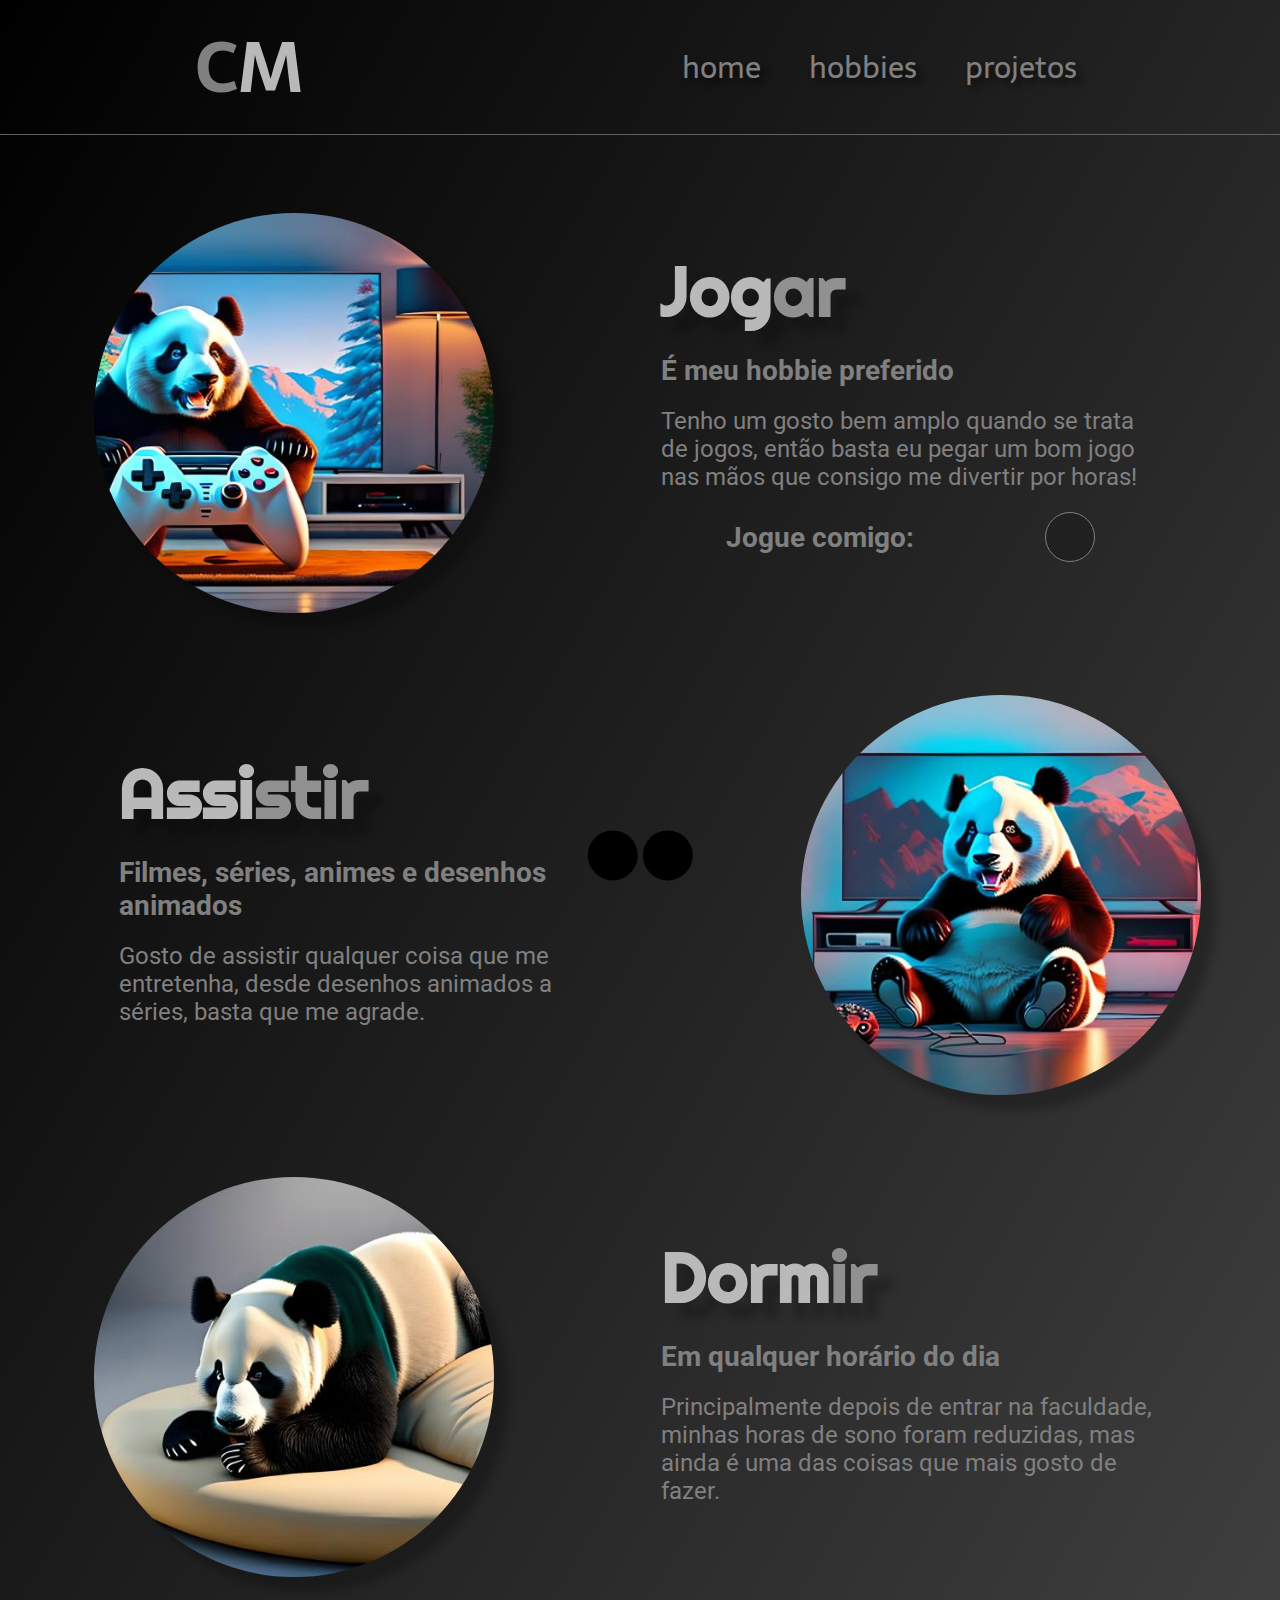
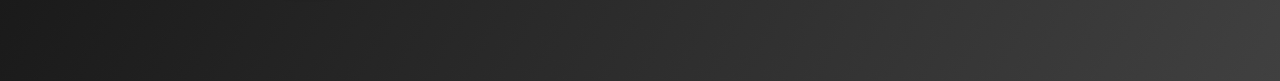
==== commit f910864b: "Responsividade" ====
--- a/hobbies.html
+++ b/hobbies.html
@@ -42,7 +42,7 @@
 
         <section class="section-normal">
             <div class="parte-escrita">
-                <div class="titulo">
+                <div class="titulo-assistir">
                     <h1 class="titulo-1">Assi</h1>
                     <h1 class="titulo-2">stir</h1>
                 </div>
@@ -55,7 +55,7 @@
         </section>
 
         <section class="section-normal">
-            <div>
+            <div class="imagem-panda">
                 <img class="imagem" src="images/442fcf87-5e80-45db-bfa8-224e92a66e31.jpg" alt="imagem do terceiro hobbie">
             </div>
             <div class="parte-escrita">
--- a/css/style.css
+++ b/css/style.css
@@ -77,7 +77,7 @@
 .body-index {
     font-size: 100%;
     background: linear-gradient(120deg, #000000, #202020, #404040);
-    padding-bottom: 125px;
+    padding-bottom: 100px;
 }
 
 .body-projetos {
@@ -100,9 +100,12 @@
     align-items: center;
     justify-content: space-around;
     margin-top: 58px;
+    margin-left: 15px;
+    margin-right: 15px;
 }
 
 .section-especial {
+    margin-top: 48px;
     display: flex;
     flex-direction: column;
     align-items: center;
@@ -132,7 +135,7 @@
     text-shadow: 15px 15px 10px rgb(0, 0, 0, 0.25);
 }
 
-.titulo {
+.titulo, .titulo-assistir, .titulo-portfolio {
     font-family: 'Righteous', cursive;
     display: flex;
     flex-direction: row;
@@ -193,6 +196,7 @@
 
 .imagem-projetos {
     margin-left: 15px;
+    margin-right: 15px;
     margin-top: 20px;
     height: fit-content;
     max-height: 500px;
@@ -267,8 +271,9 @@
     display: inline-flex;
     width: 50px;
     height: 50px;
-    background-color: #000000;
-    color: #808080;
+    background-color: #202020;
+    color: #808080;
+    border: 0.1px solid #808080;
     margin: 0.6px;
     border-radius: 50px;
     justify-content: center;
@@ -324,4 +329,180 @@
 
 .rodape a:hover > i {
     transform: scale(1.6) rotate(360deg);
+}
+
+@media (max-width: 1030px) {
+    .imagem-projetos {
+        margin-left: 15px;
+        margin-right: 15px;
+        margin-top: 20px;
+        height: fit-content;
+        max-height: 500px;
+        width: fit-content;
+        max-width: 450px;
+        border: none;
+        border-radius: 3%;
+        box-shadow: 15px 15px 10px rgb(0, 0, 0, 0.25);
+    }
+
+}
+
+@media (max-width: 915px) {
+    .imagem-projetos {
+        margin-left: 15px;
+        margin-right: 15px;
+        margin-top: 20px;
+        height: fit-content;
+        max-height: 500px;
+        width: fit-content;
+        max-width: 330px;
+        border: none;
+        border-radius: 3%;
+        box-shadow: 15px 15px 10px rgb(0, 0, 0, 0.25);
+    }
+
+}
+
+@media (max-width: 800px) {
+
+    .body-hobbies {
+        font-size: 100%;
+        height: 100%;
+        background: linear-gradient(120deg, #000000, #606060);
+        padding-bottom: 100px;
+    }
+
+    .section-normal {
+        display: flex;
+        flex-direction: column;
+        align-items: center;
+        justify-content: center;
+        gap: 20px;
+    }
+
+    .section-especial {
+        margin-top: 48px;
+        padding-bottom: 48px;
+        display: flex;
+        flex-direction: column;
+        align-items: center;
+        justify-content: center;
+        gap: 20px;
+    }
+
+    .parte-escrita {
+        width: fit-content;
+        max-width: 500px;
+        display: flex;
+        flex-direction: column;
+        align-items: center;
+        gap: 20px;
+        margin-left: 40px;
+        margin-right: 40px;
+    }
+
+    .titulo-assistir, .titulo-portfolio {
+        font-family: 'Righteous', cursive;
+        padding-top: 48px;
+        border-top: 0.2px solid #808080;
+        display: flex;
+        flex-direction: row;
+        font-size: 35px;
+        text-shadow: 15px 15px 10px rgb(0, 0, 0, 0.25);
+    }
+    
+    .titulo-separado {
+        font-family: 'Righteous', cursive;
+        display: flex;
+        flex-direction: row;
+        font-size: 35px;
+        gap: 15px;
+        text-shadow: 15px 15px 10px rgb(0, 0, 0, 0.25);
+    }
+
+    .imagem-panda {
+        border-top: 0.2px solid #808080;
+        padding-top: 35px;
+    }
+    
+    .imagem-projetos {
+        margin-left: 15px;
+        margin-right: 15px;
+        margin-top: 20px;
+        height: fit-content;
+        max-height: 300px;
+        width: fit-content;
+        max-width: 300px;
+        border: none;
+        border-radius: 3%;
+        box-shadow: 15px 15px 10px rgb(0, 0, 0, 0.25);
+    }
+
+    .codigo {
+        gap: 15px;
+    }
+
+}
+
+@media (max-width: 560px) {
+    .cabecalho-cm {
+        font-size: 0px;
+    }
+
+    .cabecalho-menu {
+        gap: 30px;
+    }
+
+    .imagem {
+        margin-left: 15px;
+        margin-top: 20px;
+        height: fit-content;
+        max-height: 350px;
+        width: fit-content;
+        max-width: 350px;
+        border: none;
+        border-radius: 50%;
+        box-shadow: 15px 15px 10px rgb(0, 0, 0, 0.25);
+    }
+}
+
+@media (max-width: 430px) {
+    .cabecalho-menu {
+        gap: 10px;
+    }
+}
+
+@media (max-width: 380px) {
+    .cabecalho-menu {
+        gap: 5px;
+    }
+    .cabecalho-menu-item {
+        font-size: 25px;
+    }
+    .imagem {
+        margin-left: 15px;
+        margin-top: 20px;
+        height: fit-content;
+        max-height: 300px;
+        width: fit-content;
+        max-width: 300px;
+        border: none;
+        border-radius: 50%;
+        box-shadow: 15px 15px 10px rgb(0, 0, 0, 0.25);
+    }
+
+    .parte-escrita {
+        width: fit-content;
+        max-width: 270px;
+        display: flex;
+        flex-direction: column;
+        align-items: center;
+        gap: 20px;
+        margin-left: 40px;
+        margin-right: 40px;
+    }
+
+    .titulo-separado {
+        font-size: 25px;
+    }
 }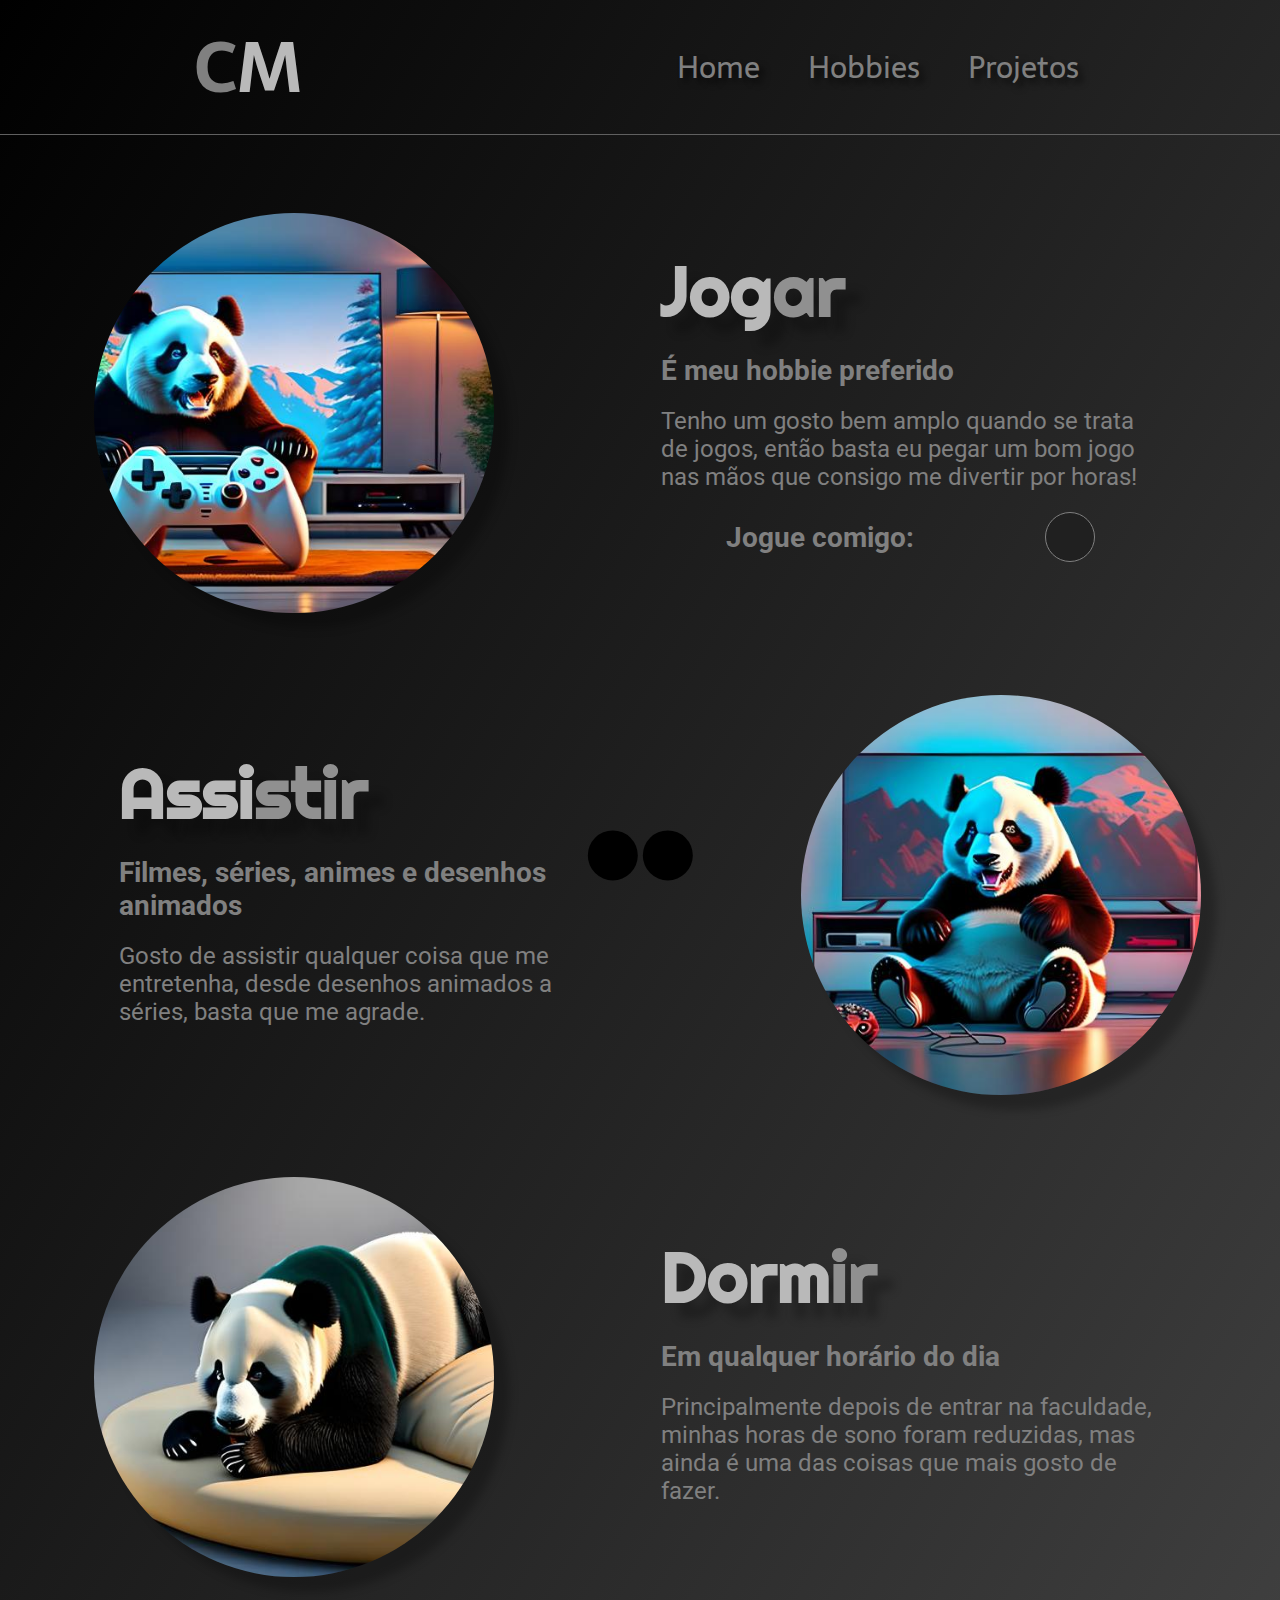
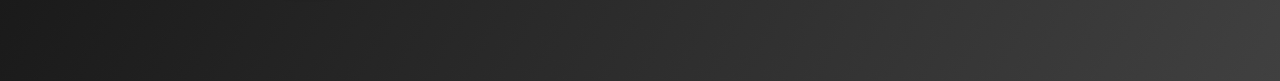
==== commit f2c3cebf: "header em maiusculo" ====
--- a/hobbies.html
+++ b/hobbies.html
@@ -15,9 +15,9 @@
             <h1 class="cabecalho-cm-m">M</h1>
         </div>
         <nav class="cabecalho-menu">
-            <a class="cabecalho-menu-item" href="index.html">home</a>
-            <a class="cabecalho-menu-item" href="hobbies.html">hobbies</a>
-            <a class="cabecalho-menu-item" href="projetos.html">projetos</a>
+            <a class="cabecalho-menu-item" href="index.html">Home</a>
+            <a class="cabecalho-menu-item" href="hobbies.html">Hobbies</a>
+            <a class="cabecalho-menu-item" href="projetos.html">Projetos</a>
         </nav>
     </header>
 
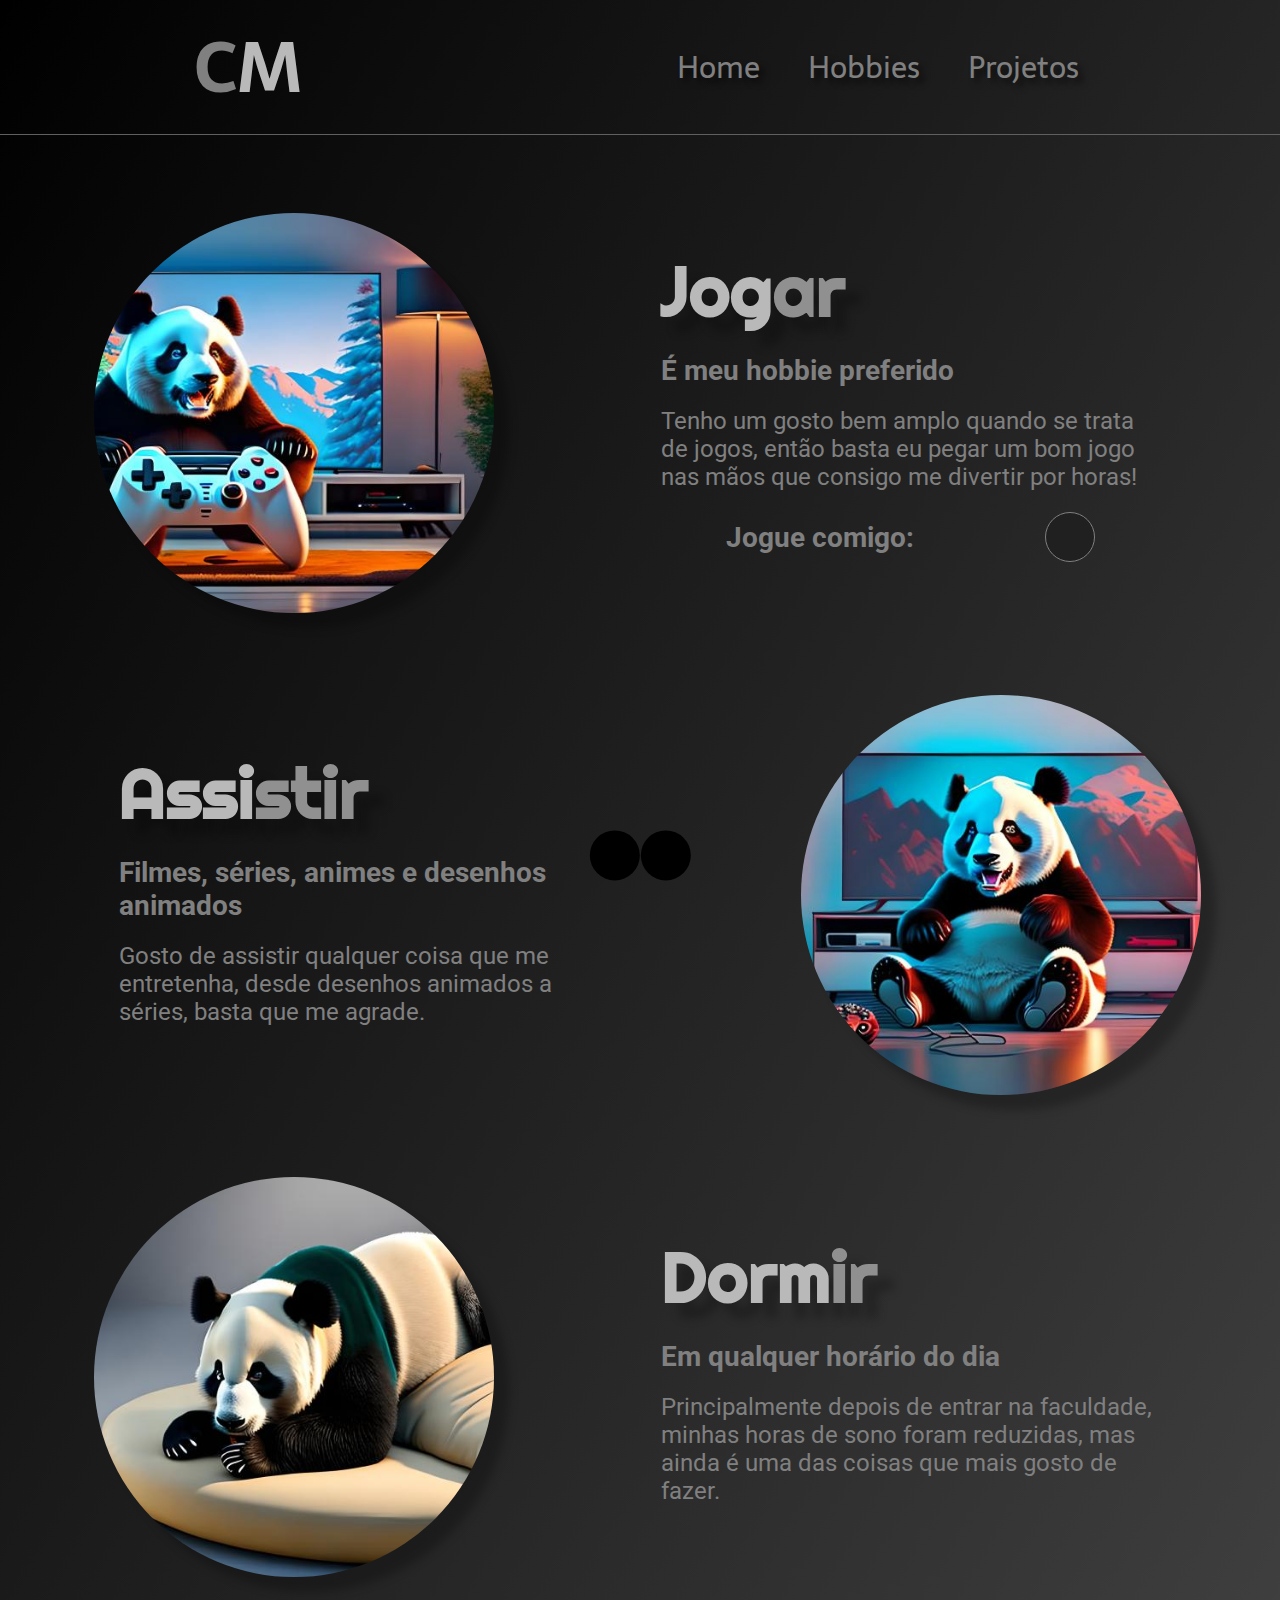
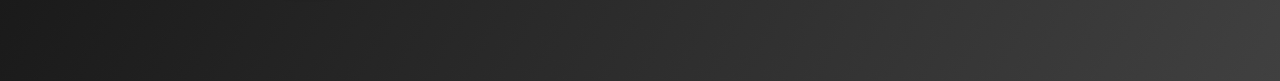
==== commit cca05b5a: "alterações básicas" ====
--- a/hobbies.html
+++ b/hobbies.html
@@ -4,6 +4,7 @@
     <meta charset="UTF-8">
     <meta http-equiv="X-UA-Compatible" content="IE=edge">
     <meta name="viewport" content="width=device-width, initial-scale=1.0">
+    <meta name="description" content="Amostra básica dos hobbies de Carlos Michael com uma leve descrição escrita pelo ponto de vista dele.">
     <link rel="stylesheet" href="https://cdnjs.cloudflare.com/ajax/libs/font-awesome/6.3.0/css/all.min.css" integrity="sha512-SzlrxWUlpfuzQ+pcUCosxcglQRNAq/DZjVsC0lE40xsADsfeQoEypE+enwcOiGjk/bSuGGKHEyjSoQ1zVisanQ==" crossorigin="anonymous" referrerpolicy="no-referrer" />
     <link rel="stylesheet" href="css/style.css">
     <title>Home</title>
@@ -35,7 +36,7 @@
                 <p class="texto">Tenho um gosto bem amplo quando se trata de jogos, então basta eu pegar um bom jogo nas mãos que consigo me divertir por horas!</p>
                 <div class="codigo">
                     <h2>Jogue comigo:</h2>
-                    <a href="https://steamcommunity.com/profiles/76561198320042614/"><i class="fa-solid fa-user-plus"></i></a>
+                    <a href="https://steamcommunity.com/profiles/76561198320042614/" aria-label="visualize o perfil de Carlos Michael e o adicione para jogarem juntos!"><i class="fa-solid fa-user-plus"></i></a>
                 </div>
             </div>
         </section>
@@ -71,8 +72,10 @@
 
     <footer>
         <div class="rodape">
-            <a href="https://www.instagram.com/carlosmichaels_/"><i class="fa-brands fa-instagram"></i></a>
-            <a href="https://github.com/Seinenk"><i class="fa-brands fa-github"></i></a>
+            <a href="https://www.instagram.com/carlosmichaels_/" aria-label="Entre em contato com Carlos Michael através de seu instagram!"><i class="fa-brands fa-instagram"></i></a>
+            <a href="https://github.com/Seinenk" aria-label="Veja em mais detalhes os códigos de Carlos Michael em seu perfil do github!"><i class="fa-brands fa-github"></i></a>
         </div>
     </footer>
+
+    <script type="text/javascript" src="assets/java-script.js"></script>
 </body>--- a/css/style.css
+++ b/css/style.css
@@ -299,9 +299,18 @@
 
 .rodape {
     position: fixed;
+    display: inline-flex;
     top: 95%;
     left: 50%;
     transform: translate(-50%, -50%);
+}
+
+.rodape h3 {
+    color: #000000;
+    font-family: 'Righteous', cursive;
+    font-size: 0;
+    text-transform: uppercase;
+    letter-spacing: 0.1em;
 }
 
 .rodape a {
@@ -315,10 +324,11 @@
     justify-content: center;
     align-items: center;
     transition: 0.2s;
-    font-size: 20px;
+    font-size: 30px;
 }
 
 .rodape a:hover {
+    width: 180px;
     background-color: #808080;
     color: #000000;
 }
@@ -328,7 +338,15 @@
 }
 
 .rodape a:hover > i {
-    transform: scale(1.6) rotate(360deg);
+    transform: scale(0) rotate(360deg);
+}
+
+.rodape :hover h3 {
+    font-size: 0.7em !important;
+    text-align: center;
+    margin-right: 18px;
+    transition: 0.1s;
+    transition-delay: 0.1s;
 }
 
 @media (max-width: 1030px) {
@@ -364,7 +382,7 @@
 }
 
 @media (max-width: 800px) {
-
+    
     .body-hobbies {
         font-size: 100%;
         height: 100%;
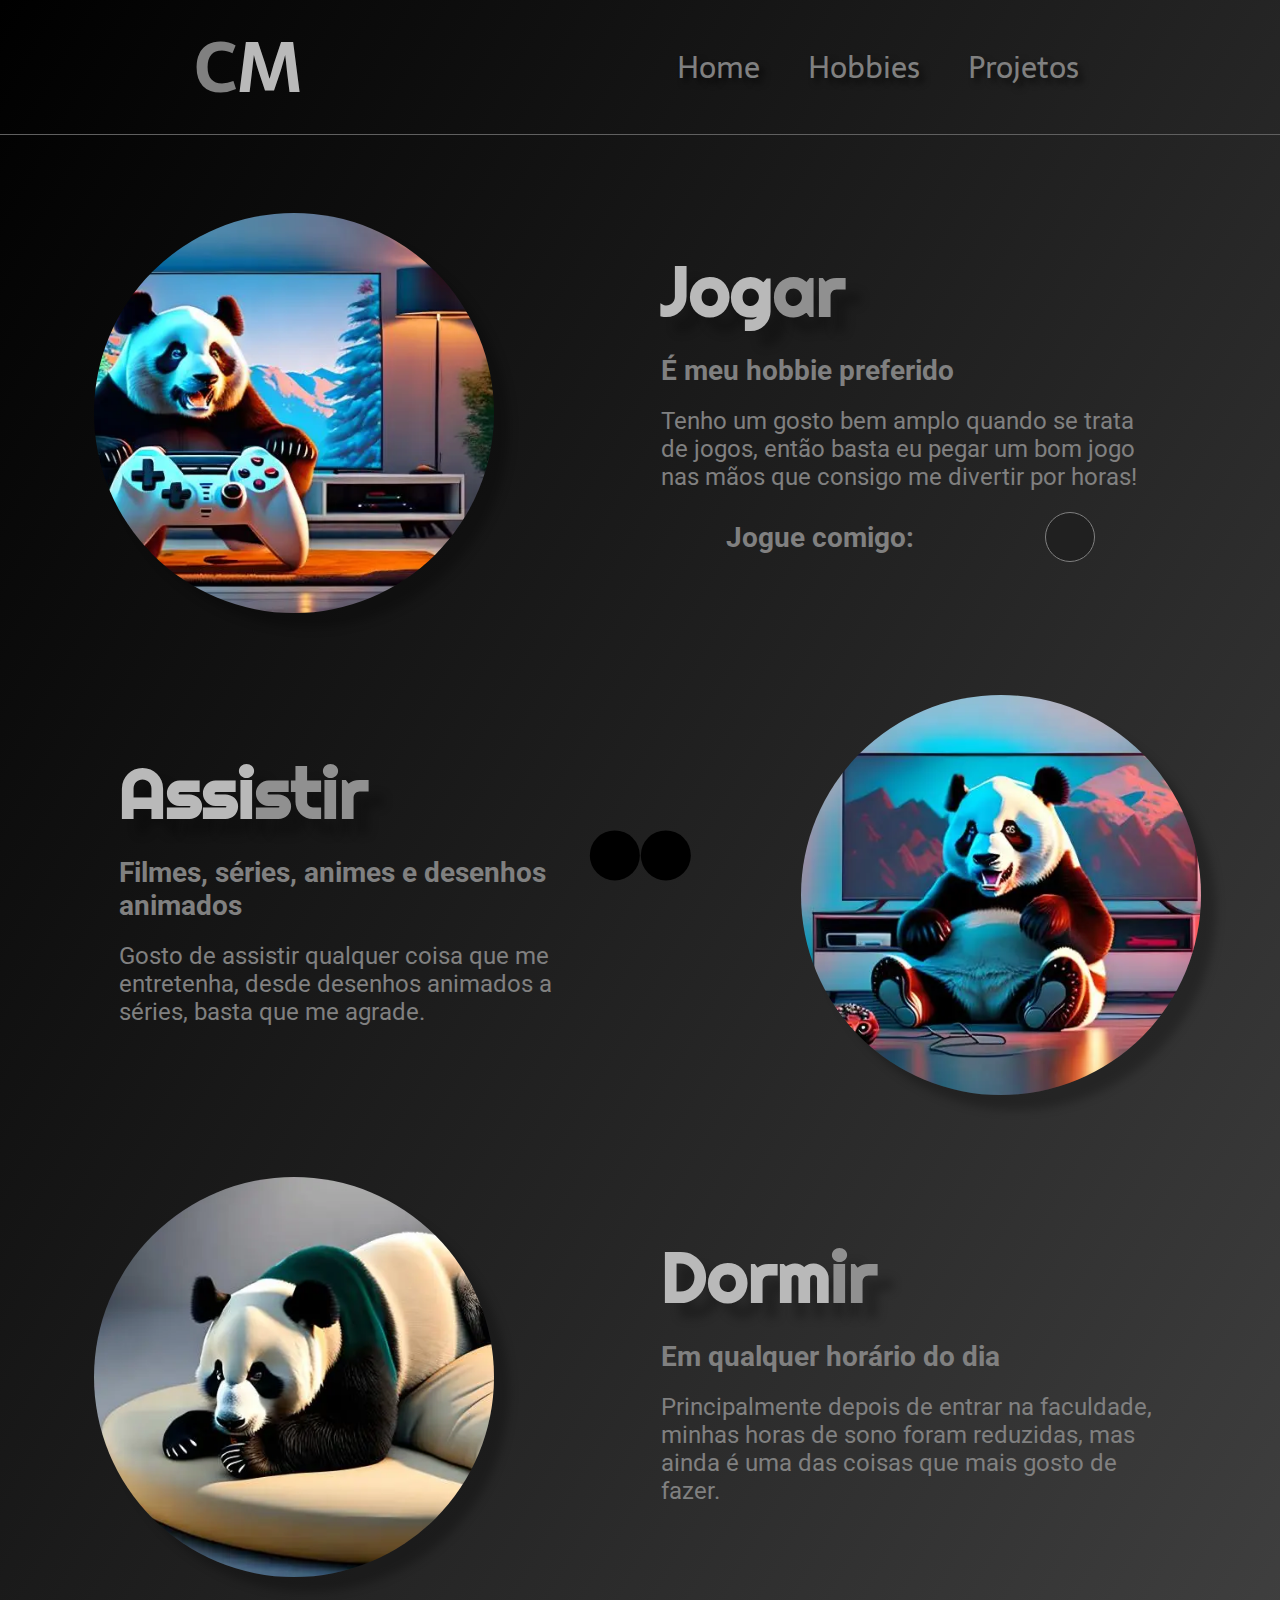
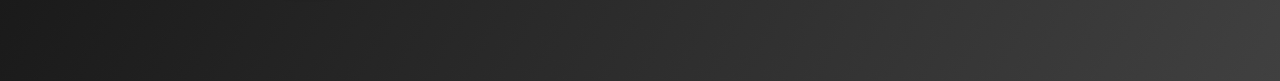
==== commit 866f04b8: "Finalizações" ====
--- a/hobbies.html
+++ b/hobbies.html
@@ -7,7 +7,7 @@
     <meta name="description" content="Amostra básica dos hobbies de Carlos Michael com uma leve descrição escrita pelo ponto de vista dele.">
     <link rel="stylesheet" href="https://cdnjs.cloudflare.com/ajax/libs/font-awesome/6.3.0/css/all.min.css" integrity="sha512-SzlrxWUlpfuzQ+pcUCosxcglQRNAq/DZjVsC0lE40xsADsfeQoEypE+enwcOiGjk/bSuGGKHEyjSoQ1zVisanQ==" crossorigin="anonymous" referrerpolicy="no-referrer" />
     <link rel="stylesheet" href="css/style.css">
-    <title>Home</title>
+    <title>Hobbies</title>
 </head>
 <body class="body-hobbies">
     <header class="cabecalho">
@@ -25,7 +25,7 @@
     <main>
         <section class="section-normal">
             <div>
-                <img class="imagem" src="images/8856176a-0415-4bf1-b4e6-04b96c4d0647.jpg" alt="imagem do primeiro hobbie">
+                <img class="imagem" src="images/panda-jogar.webp" alt="imagem do primeiro hobbie">
             </div>
             <div class="parte-escrita">
                 <div class="titulo">
@@ -51,13 +51,13 @@
                 <p class="texto">Gosto de assistir qualquer coisa que me entretenha, desde desenhos animados a séries, basta que me agrade.</p>
             </div>
             <div>
-                <img class="imagem" src="images/b0e283cb-84c9-4906-af17-686fe1617223.jpg" alt="imagem do segundo hobbie">
+                <img class="imagem" src="images/panda-assistir.webp" alt="imagem do segundo hobbie">
             </div>
         </section>
 
         <section class="section-normal">
             <div class="imagem-panda">
-                <img class="imagem" src="images/442fcf87-5e80-45db-bfa8-224e92a66e31.jpg" alt="imagem do terceiro hobbie">
+                <img class="imagem" src="images/panda-dormir.webp" alt="imagem do terceiro hobbie">
             </div>
             <div class="parte-escrita">
                 <div class="titulo">
@@ -72,8 +72,8 @@
 
     <footer>
         <div class="rodape">
-            <a href="https://www.instagram.com/carlosmichaels_/" aria-label="Entre em contato com Carlos Michael através de seu instagram!"><i class="fa-brands fa-instagram"></i></a>
-            <a href="https://github.com/Seinenk" aria-label="Veja em mais detalhes os códigos de Carlos Michael em seu perfil do github!"><i class="fa-brands fa-github"></i></a>
+            <a href="https://www.instagram.com/carlosmichaels_/" aria-label="Entre em contato com Carlos Michael através de seu instagram!" target="_blank"><i class="fa-brands fa-instagram"></i><h3>instagram</h3></a>
+            <a href="https://github.com/Seinenk" aria-label="Veja em mais detalhes os códigos de Carlos Michael em seu perfil do github!" target="_blank"><i class="fa-brands fa-github"></i><h3>github</h3></a>
         </div>
     </footer>
 
